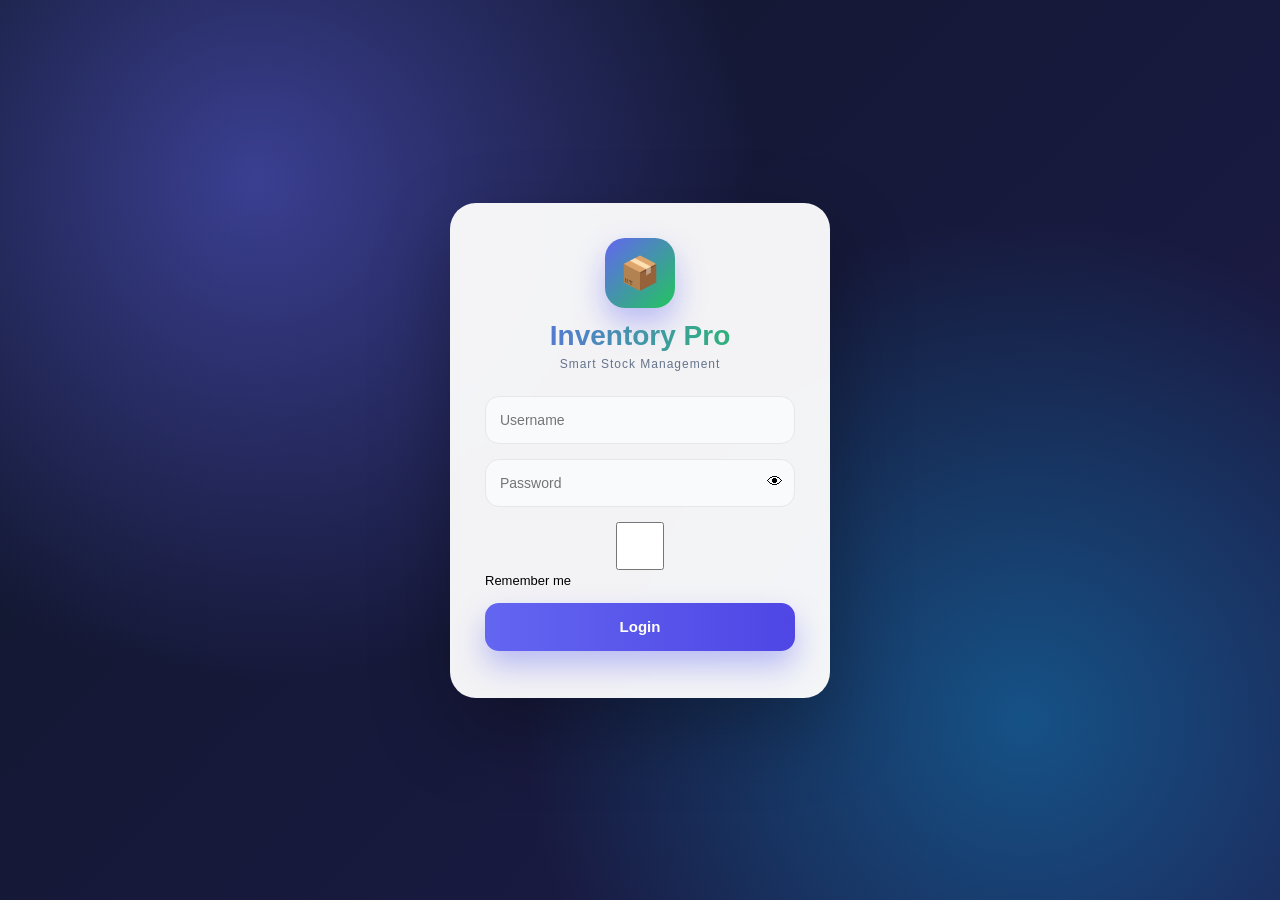
==== frontend/add-material.html @ 81ba486e "Deploy inventory project" ====
<!doctype html>
<html>
  <head>
    <meta charset="UTF-8" />
    <title>Add Product</title>
    <link rel="stylesheet" href="css/style.css" />
  </head>

  <body>
    <script>
      if (!localStorage.getItem("loggedIn")) {
        window.location.href = "login.html";
      }
    </script>

    <div class="layout">
      <aside class="sidebar">
        <h2>📦 Inventory</h2>
        <a href="dashboard.html">Dashboard</a>
        <a href="materials.html">Products</a>
        <a href="stock.html">Stock</a>
        <a href="suppliers.html">Suppliers</a>
        <a href="reports.html">Reports</a>
        <a href="audit_logs.html">Alerts</a>
      </aside>

      <main class="main">
        <div class="topbar">
          <div>
            <h1>Add Product</h1>
            <p>Add new material/product to inventory</p>
          </div>
          <a href="materials.html" class="add-btn">Back</a>
        </div>

        <div class="panel">
          <form id="materialForm" class="material-form">
            <div class="form-grid">
              <div>
                <label>Material Name</label>
                <input type="text" id="material_name" required />
              </div>

              <div>
                <label>Material Type</label>
                <select id="material_type" required>
                  <option value="">Select Type</option>
                  <option value="Inner Pages">Inner Pages</option>
                  <option value="Outer Pages">Outer Pages</option>
                  <option value="Ink">Ink</option>
                  <option value="Shared Material">Shared Material</option>
                </select>
              </div>

              <div>
                <label>Unit</label>
                <input
                  type="text"
                  id="unit"
                  placeholder="ream / kg / litre"
                  required
                />
              </div>

              <div>
                <label>Quantity</label>
                <input type="number" id="quantity" step="0.01" required />
              </div>

              <div>
                <label>Minimum Stock</label>
                <input type="number" id="min_stock" step="0.01" required />
              </div>

              <div>
                <label>Unit Price</label>
                <input type="number" id="unit_price" step="0.01" required />
              </div>

              <div>
                <label>Supplier</label>
                <select id="supplier_id">
                  <option value="">Select Supplier</option>
                </select>
              </div>

              <div>
                <label>Remarks</label>
                <input type="text" id="remarks" />
              </div>
            </div>

            <button type="submit" class="submit-btn">Save Product</button>
          </form>
        </div>
      </main>
    </div>

    <script src="js/api.js"></script>
    <script src="js/add-material.js"></script>
  </body>
</html>
---- frontend/css/style.css ----
/* RESET */
* {
  margin: 0;
  padding: 0;
  box-sizing: border-box;
  font-family: "Inter", Arial, sans-serif;
}

body {
  background: #f6f8fc;
  color: #0f172a;
}

/* LAYOUT */
.layout {
  display: flex;
  min-height: 100vh;
}

/* SIDEBAR */
.sidebar {
  width: 260px;
  background: linear-gradient(180deg, #0f172a, #020617);
  color: white;
  padding: 24px 18px;
  position: fixed;
  height: 100vh;
}

.sidebar h2 {
  margin-bottom: 24px;
  font-size: 22px;
}

.sidebar a {
  display: block;
  padding: 12px 14px;
  border-radius: 10px;
  margin-bottom: 8px;
  color: #cbd5e1;
  text-decoration: none;
  transition: 0.25s;
  font-size: 14px;
}

.sidebar a:hover,
.sidebar a.active {
  background: linear-gradient(90deg, #6366f1, #4f46e5);
  color: white;
}

/* MAIN */
.main {
  margin-left: 260px;
  padding: 26px;
  width: calc(100% - 260px);
}

/* TOPBAR */
.topbar {
  display: flex;
  justify-content: space-between;
  align-items: center;
  margin-bottom: 25px;
}

.topbar h1 {
  font-size: 26px;
}

.topbar p {
  font-size: 14px;
  color: #64748b;
  margin-top: 5px;
}

.top-actions {
  display: flex;
  gap: 12px;
}

.top-actions input {
  width: 280px;
}

.top-actions input,
.top-actions button {
  height: 40px;
  border-radius: 10px;
  border: 1px solid #e5e7eb;
  background: white;
  padding: 0 12px;
  outline: none;
  box-shadow: 0 4px 12px rgba(0, 0, 0, 0.04);
}

.top-actions button {
  cursor: pointer;
}

/* STATS */
.stats {
  display: grid;
  grid-template-columns: repeat(4, 1fr);
  gap: 18px;
  margin-bottom: 20px;
}

.stat-card {
  background: white;
  border-radius: 16px;
  padding: 18px;
  display: flex;
  gap: 14px;
  align-items: center;
  border: 1px solid #eef1f7;
  box-shadow: 0 8px 20px rgba(0, 0, 0, 0.04);
  transition: 0.3s;
}

.stat-card:hover {
  transform: translateY(-4px);
}

.stat-icon {
  width: 42px;
  height: 42px;
  border-radius: 12px;
  display: grid;
  place-items: center;
  font-size: 18px;
}

.blue {
  background: #e0e7ff;
}
.green {
  background: #dcfce7;
}
.orange {
  background: #ffedd5;
}
.purple {
  background: #ede9fe;
}

.stat-card p {
  font-size: 13px;
  color: #64748b;
}

.stat-card h2 {
  font-size: 24px;
  margin: 4px 0;
}

.up {
  color: #16a34a;
  font-size: 12px;
}
.down {
  color: #ef4444;
  font-size: 12px;
}

/* QUICK ACTION */
.quick-actions {
  display: grid;
  grid-template-columns: repeat(5, 1fr);
  gap: 14px;
  margin-bottom: 20px;
}

.quick-card {
  background: white;
  border-radius: 14px;
  padding: 14px;
  text-decoration: none;
  color: #0f172a;
  border: 1px solid #eef1f7;
  box-shadow: 0 6px 16px rgba(0, 0, 0, 0.04);
  transition: 0.25s;
}

.quick-card:hover {
  transform: translateY(-3px);
}

.quick-card b {
  display: block;
  margin-top: 6px;
}

.quick-card span {
  font-size: 12px;
  color: #64748b;
}

/* PANELS */
.dashboard-grid {
  display: grid;
  grid-template-columns: 2fr 1fr 1fr;
  gap: 16px;
  margin-bottom: 20px;
}

.panel {
  background: white;
  border-radius: 16px;
  padding: 20px;
  border: 1px solid #eef1f7;
  box-shadow: 0 6px 18px rgba(0, 0, 0, 0.04);
}

.panel-title {
  display: flex;
  justify-content: space-between;
  margin-bottom: 14px;
}

.panel-title h3 {
  font-size: 16px;
}

.panel canvas {
  width: 100% !important;
  height: 250px !important;
}

/* ACTIVITIES */
.activities {
  list-style: none;
}

.activities li {
  padding: 10px 0;
  border-bottom: 1px solid #f1f5f9;
}

.activities small {
  display: block;
  font-size: 12px;
  color: #64748b;
}

/* BUTTONS */
.add-btn {
  background: #6366f1;
  color: white;
  padding: 10px 16px;
  border-radius: 10px;
  text-decoration: none;
  font-size: 14px;
}

.outline-btn {
  display: block;
  text-align: center;
  border: 1px solid #6366f1;
  padding: 10px;
  margin-top: 15px;
  border-radius: 10px;
  color: #6366f1;
}

/* TABLE */
table {
  width: 100%;
  border-collapse: collapse;
}

th,
td {
  padding: 12px;
  border-bottom: 1px solid #f1f5f9;
  text-align: left;
}

th {
  color: #64748b;
  font-size: 12px;
}

.badge {
  padding: 5px 10px;
  border-radius: 20px;
  font-size: 12px;
  font-weight: bold;
}

.badge.stock {
  background: #dcfce7;
  color: #15803d;
}

.badge.low {
  background: #ffedd5;
  color: #c2410c;
}

.badge.out {
  background: #fee2e2;
  color: #dc2626;
}

/* LOGIN */
.login-body {
  display: flex;
  justify-content: center;
  align-items: center;
  height: 100vh;
  background: linear-gradient(135deg, #6366f1, #4f46e5);
}

.login-box {
  background: white;
  padding: 28px;
  border-radius: 14px;
  width: 320px;
  box-shadow: 0 10px 25px rgba(0, 0, 0, 0.1);
}

.login-box input {
  width: 100%;
  padding: 10px;
  margin-top: 10px;
}

.login-box button {
  width: 100%;
  margin-top: 15px;
  padding: 10px;
  background: #6366f1;
  color: white;
  border: none;
  border-radius: 10px;
}
.material-form label {
  display: block;
  font-size: 13px;
  color: #64748b;
  margin-bottom: 6px;
  font-weight: 600;
}

.form-grid {
  display: grid;
  grid-template-columns: repeat(2, 1fr);
  gap: 18px;
}

.form-grid input,
.form-grid select {
  width: 100%;
  height: 42px;
  border: 1px solid #e5e7eb;
  border-radius: 10px;
  padding: 0 12px;
  outline: none;
}

.form-grid input:focus,
.form-grid select:focus {
  border-color: #6366f1;
  box-shadow: 0 0 0 3px rgba(99, 102, 241, 0.12);
}

.submit-btn {
  margin-top: 22px;
  background: #6366f1;
  color: white;
  border: none;
  padding: 12px 18px;
  border-radius: 10px;
  font-weight: bold;
  cursor: pointer;
}

.submit-btn:hover {
  background: #4f46e5;
}

.login-subtitle {
  color: #64748b;
  margin-bottom: 15px;
}

@media (max-width: 700px) {
  .form-grid {
    grid-template-columns: 1fr;
  }
}
/* RESPONSIVE */
@media (max-width: 1000px) {
  .stats,
  .quick-actions,
  .dashboard-grid {
    grid-template-columns: 1fr;
  }

  .sidebar {
    position: relative;
    width: 100%;
    height: auto;
  }

  .main {
    margin-left: 0;
    width: 100%;
  }
}
/* ===== ULTRA PREMIUM LOGIN PAGE ===== */

.login-body {
  min-height: 100vh;
  display: flex;
  justify-content: center;
  align-items: center;
  background:
    radial-gradient(
      circle at 20% 20%,
      rgba(99, 102, 241, 0.4),
      transparent 40%
    ),
    radial-gradient(
      circle at 80% 80%,
      rgba(14, 165, 233, 0.35),
      transparent 40%
    ),
    linear-gradient(135deg, #0f172a, #1e1b4b);
  overflow: hidden;
}

/* FLOATING BACKGROUND CIRCLES */
.login-body::before,
.login-body::after {
  content: "";
  position: absolute;
  width: 280px;
  height: 280px;
  border-radius: 50%;
  background: rgba(255, 255, 255, 0.05);
  animation: float 8s infinite ease-in-out;
}

.login-body::before {
  top: -80px;
  left: -80px;
}

.login-body::after {
  bottom: -80px;
  right: -80px;
  animation-delay: 3s;
}

@keyframes float {
  0%,
  100% {
    transform: translateY(0);
  }
  50% {
    transform: translateY(-20px);
  }
}

/* LOGIN BOX */
.login-box {
  width: 400px;
  background: rgba(255, 255, 255, 0.95);
  padding: 36px;
  border-radius: 26px;
  text-align: center;
  backdrop-filter: blur(12px);
  box-shadow: 0 30px 80px rgba(0, 0, 0, 0.3);
  border: 1px solid rgba(255, 255, 255, 0.4);
  animation: fadeUp 0.6s ease;
  position: relative;
  z-index: 1;
}

@keyframes fadeUp {
  from {
    opacity: 0;
    transform: translateY(30px) scale(0.95);
  }
  to {
    opacity: 1;
    transform: translateY(0) scale(1);
  }
}

/* TITLE */
.login-box h2 {
  font-size: 32px;
  margin-bottom: 6px;
  color: #111827;
  letter-spacing: 0.5px;
}

.login-subtitle {
  font-size: 14px;
  color: #64748b;
  margin-bottom: 28px;
}

/* INPUTS */
.login-box input {
  width: 100%;
  height: 50px;
  border-radius: 16px;
  border: 1px solid #e5e7eb;
  padding: 0 16px;
  margin-bottom: 14px;
  font-size: 14px;
  outline: none;
  background: #f8fafc;
  transition: 0.3s;
}

.login-box input:focus {
  background: white;
  border-color: #6366f1;
  box-shadow: 0 0 0 4px rgba(99, 102, 241, 0.15);
  transform: scale(1.02);
}

/* BUTTON */
.login-box button {
  width: 100%;
  height: 50px;
  border-radius: 16px;
  border: none;
  font-weight: 700;
  font-size: 15px;
  color: white;
  cursor: pointer;
  background: linear-gradient(90deg, #6366f1, #4f46e5);
  box-shadow: 0 14px 30px rgba(99, 102, 241, 0.4);
  transition: 0.3s;
  position: relative;
  overflow: hidden;
}

/* BUTTON HOVER */
.login-box button:hover {
  transform: translateY(-2px);
  box-shadow: 0 20px 40px rgba(99, 102, 241, 0.5);
}

/* BUTTON GLOW EFFECT */
.login-box button::after {
  content: "";
  position: absolute;
  width: 0;
  height: 0;
  background: rgba(255, 255, 255, 0.3);
  border-radius: 50%;
  left: 50%;
  top: 50%;
  transform: translate(-50%, -50%);
  transition: 0.5s;
}

.login-box button:hover::after {
  width: 300px;
  height: 300px;
}

/* ERROR */
#loginError {
  margin-top: 14px;
  font-size: 13px;
  color: #ef4444;
  animation: shake 0.3s ease;
}

/* SHAKE ERROR */
@keyframes shake {
  0% {
    transform: translateX(0);
  }
  25% {
    transform: translateX(-5px);
  }
  50% {
    transform: translateX(5px);
  }
  75% {
    transform: translateX(-5px);
  }
  100% {
    transform: translateX(0);
  }
}

/* SMALL RESPONSIVE */
@media (max-width: 500px) {
  .login-box {
    width: 90%;
    padding: 28px;
  }
}

/* ===== HOME PAGE NAVBAR ===== */
.navbar {
  display: flex;
  justify-content: space-between;
  align-items: center;
  background: linear-gradient(90deg, #0f172a, #1e293b);
  color: white;
  padding: 16px 40px;
  box-shadow: 0 4px 12px rgba(0, 0, 0, 0.15);
  position: sticky;
  top: 0;
  z-index: 100;
}

.navbar h2 {
  font-size: 24px;
  font-weight: bold;
  margin: 0;
}

.nav-links {
  display: flex;
  gap: 24px;
  align-items: center;
}

.nav-links a {
  color: white;
  text-decoration: none;
  font-size: 14px;
  transition: 0.3s;
  padding: 8px 12px;
  border-radius: 6px;
}

.nav-links a:hover {
  background: rgba(99, 102, 241, 0.2);
  color: #6366f1;
}

.logout-btn {
  background: #ef4444;
  color: white;
  border: none;
  padding: 10px 18px;
  border-radius: 8px;
  cursor: pointer;
  font-size: 14px;
  transition: 0.3s;
}

.logout-btn:hover {
  background: #dc2626;
  transform: translateY(-2px);
}

/* ===== HOME PAGE CONTAINER ===== */
.container {
  max-width: 1200px;
  margin: 0 auto;
  padding: 40px 20px;
}

/* ===== HERO SECTION ===== */
.hero {
  text-align: center;
  padding: 60px 20px;
  background: linear-gradient(
    135deg,
    rgba(99, 102, 241, 0.1),
    rgba(59, 130, 246, 0.1)
  );
  border-radius: 20px;
  margin-bottom: 60px;
}

.hero-text h1 {
  font-size: 42px;
  margin-bottom: 16px;
  color: #0f172a;
  letter-spacing: -1px;
}

.hero-text p {
  font-size: 16px;
  color: #64748b;
  margin-bottom: 24px;
  line-height: 1.6;
  max-width: 600px;
  margin-left: auto;
  margin-right: auto;
}

.hero-buttons {
  display: flex;
  gap: 16px;
  justify-content: center;
  flex-wrap: wrap;
}

.btn-primary {
  background: linear-gradient(90deg, #6366f1, #4f46e5);
  color: white;
  padding: 14px 32px;
  border-radius: 10px;
  text-decoration: none;
  font-weight: bold;
  transition: 0.3s;
  display: inline-block;
  box-shadow: 0 10px 25px rgba(99, 102, 241, 0.3);
}

.btn-primary:hover {
  transform: translateY(-3px);
  box-shadow: 0 15px 35px rgba(99, 102, 241, 0.4);
}

.btn-secondary {
  background: white;
  color: #6366f1;
  border: 2px solid #6366f1;
  padding: 12px 32px;
  border-radius: 10px;
  text-decoration: none;
  font-weight: bold;
  transition: 0.3s;
  display: inline-block;
}

.btn-secondary:hover {
  background: #f0f4ff;
  transform: translateY(-3px);
}

/* ===== SECTION TITLE ===== */
.section-title {
  font-size: 28px;
  font-weight: bold;
  color: #0f172a;
  margin-bottom: 30px;
  text-align: center;
}

/* ===== CARDS SECTION ===== */
.cards {
  display: grid;
  grid-template-columns: repeat(auto-fit, minmax(250px, 1fr));
  gap: 24px;
  margin-bottom: 60px;
}

.card {
  background: white;
  border-radius: 14px;
  padding: 24px;
  border: 1px solid #eef1f7;
  box-shadow: 0 4px 12px rgba(0, 0, 0, 0.05);
  transition: 0.3s;
  text-decoration: none;
}

.card:hover {
  transform: translateY(-8px);
  box-shadow: 0 12px 24px rgba(0, 0, 0, 0.1);
}

.card h3 {
  font-size: 18px;
  color: #0f172a;
  margin-bottom: 10px;
}

.card-text {
  font-size: 14px;
  color: #64748b;
  margin-bottom: 16px;
  line-height: 1.5;
}

.card-link {
  display: inline-block;
  color: #6366f1;
  text-decoration: none;
  font-weight: bold;
  transition: 0.3s;
  margin-top: 12px;
}

.card-link:hover {
  color: #4f46e5;
  transform: translateX(4px);
}

/* ===== INFO BOX ===== */
.info-box {
  background: linear-gradient(135deg, #f0f4ff, #f0f9ff);
  border-left: 4px solid #6366f1;
  padding: 24px;
  border-radius: 10px;
  margin-top: 40px;
}

.info-box h3 {
  color: #0f172a;
  margin-bottom: 14px;
  font-size: 18px;
}

.info-box ul {
  list-style: none;
  padding: 0;
}

.info-box li {
  color: #475569;
  padding: 8px 0;
  padding-left: 24px;
  position: relative;
}

.info-box li::before {
  content: "✓";
  position: absolute;
  left: 0;
  color: #22c55e;
  font-weight: bold;
}

/* ===== SIDEBAR BRAND ===== */
.brand {
  display: flex;
  gap: 12px;
  align-items: center;
  margin-bottom: 30px;
  padding: 10px;
  background: rgba(99, 102, 241, 0.1);
  border-radius: 10px;
}

.brand-icon {
  font-size: 28px;
  width: 40px;
  height: 40px;
  display: flex;
  align-items: center;
  justify-content: center;
}

.brand h2 {
  margin: 0;
  font-size: 18px;
  color: white;
}

.brand p {
  margin: 2px 0 0;
  font-size: 12px;
  color: #cbd5e1;
}

/* ===== USER BOX ===== */
.user-box {
  background: rgba(99, 102, 241, 0.15);
  border-radius: 12px;
  padding: 12px;
  display: flex;
  gap: 10px;
  align-items: center;
  margin-top: 20px;
}

.avatar {
  width: 36px;
  height: 36px;
  border-radius: 50%;
  background: #6366f1;
  color: white;
  display: flex;
  align-items: center;
  justify-content: center;
  font-weight: bold;
  font-size: 14px;
}

.user-box h4 {
  margin: 0;
  font-size: 14px;
  color: white;
}

.user-box p {
  margin: 2px 0 0;
  font-size: 11px;
  color: #cbd5e1;
}

/* ===== COLOR VARIANTS ===== */
.cyan {
  background: #e0f7fa;
}

/* ===== PRODUCT PANEL ===== */
.product-panel {
  grid-column: 1 / -1;
}

.stock-panel {
  grid-column: 1 / -1;
}

/* ===== ROLE BADGE ===== */
.role-badge {
  display: inline-block;
  padding: 4px 12px;
  border-radius: 20px;
  font-size: 11px;
  font-weight: bold;
  margin-left: 8px;
}

.role-badge.superadmin {
  background: #dbeafe;
  color: #1e40af;
}

.role-badge.admin {
  background: #fed7aa;
  color: #92400e;
}

.role-badge.user {
  background: #e0e7ff;
  color: #3730a3;
}

/* ===== RESPONSIVE ===== */
@media (max-width: 768px) {
  .navbar {
    flex-direction: column;
    gap: 16px;
    padding: 16px 20px;
  }

  .nav-links {
    gap: 12px;
    flex-wrap: wrap;
    justify-content: center;
  }

  .hero-text h1 {
    font-size: 32px;
  }

  .hero-text p {
    font-size: 14px;
  }

  .hero-buttons {
    flex-direction: column;
  }

  .btn-primary,
  .btn-secondary {
    width: 100%;
    text-align: center;
  }

  .cards {
    grid-template-columns: 1fr;
  }

  .quick-actions {
    grid-template-columns: repeat(2, 1fr);
  }

  .dashboard-grid {
    grid-template-columns: 1fr;
  }
}
/* ACTION BUTTONS */
.edit {
  background: #3b82f6;
  color: white;
  border: none;
  padding: 6px 10px;
  border-radius: 6px;
  margin-right: 5px;
}

.delete {
  background: #ef4444;
  color: white;
  border: none;
  padding: 6px 10px;
  border-radius: 6px;
}

/* MODAL */
.modal {
  display: none;
  position: fixed;
  inset: 0;
  background: rgba(0, 0, 0, 0.4);
  justify-content: center;
  align-items: center;
}

.modal-box {
  background: white;
  padding: 25px;
  border-radius: 12px;
  width: 300px;
}

.modal-box input {
  width: 100%;
  margin: 10px 0;
  padding: 10px;
}

.cancel {
  background: gray;
}

/* PAGINATION */
#pagination {
  margin-top: 15px;
}

#pagination button {
  margin: 2px;
  padding: 6px 10px;
}
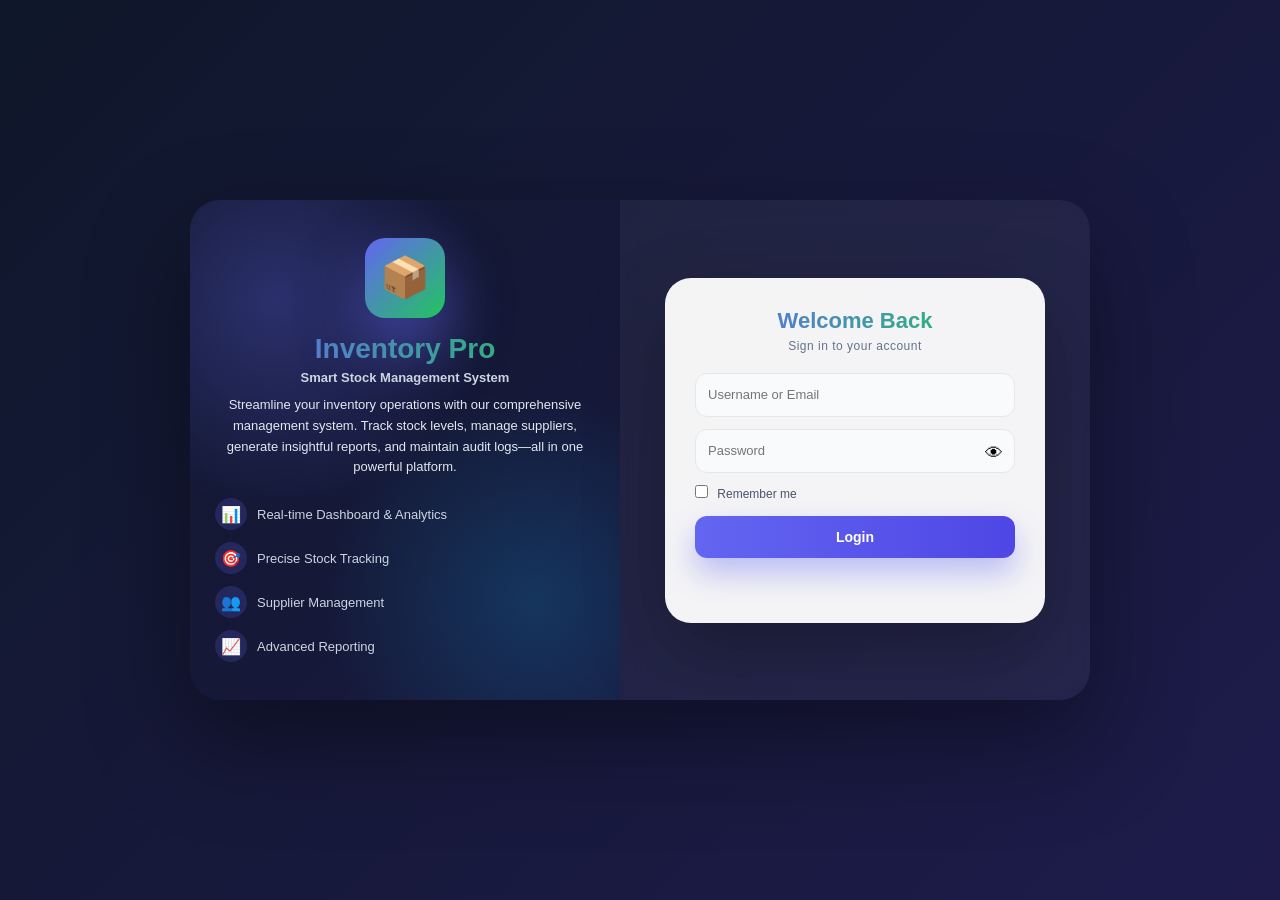
==== commit 318659bd: "Add edit and delete functionality for products with proper permission checks and backend dashboard e" ====
--- a/frontend/add-material.html
+++ b/frontend/add-material.html
@@ -9,7 +9,7 @@
   <body>
     <script>
       if (!localStorage.getItem("loggedIn")) {
-        window.location.href = "login.html";
+        window.location.href = "index.html";
       }
     </script>
 
--- a/frontend/css/style.css
+++ b/frontend/css/style.css
@@ -41,6 +41,7 @@
   text-decoration: none;
   transition: 0.25s;
   font-size: 14px;
+  cursor: pointer;
 }
 
 .sidebar a:hover,
@@ -81,6 +82,8 @@
 
 .top-actions input {
   width: 280px;
+  flex: 1;
+  max-width: 350px;
 }
 
 .top-actions input,
@@ -92,10 +95,19 @@
   padding: 0 12px;
   outline: none;
   box-shadow: 0 4px 12px rgba(0, 0, 0, 0.04);
+  font-size: 14px;
+  transition: 0.25s;
+}
+
+.top-actions input:focus {
+  border-color: #6366f1;
+  box-shadow: 0 0 0 3px rgba(99, 102, 241, 0.1);
 }
 
 .top-actions button {
   cursor: pointer;
+  width: 40px;
+  padding: 0;
 }
 
 /* STATS */
@@ -199,7 +211,7 @@
 /* PANELS */
 .dashboard-grid {
   display: grid;
-  grid-template-columns: 2fr 1fr 1fr;
+  grid-template-columns: 3fr 1fr 1fr;
   gap: 16px;
   margin-bottom: 20px;
 }
@@ -301,6 +313,34 @@
 .badge.out {
   background: #fee2e2;
   color: #dc2626;
+}
+
+/* ACTION BUTTONS */
+.action-buttons {
+  display: flex;
+  gap: 8px;
+}
+
+.edit-btn,
+.delete-btn {
+  padding: 6px 10px;
+  border: none;
+  border-radius: 6px;
+  font-size: 14px;
+  cursor: pointer;
+  transition: 0.2s;
+  background: #f1f5f9;
+  color: #0f172a;
+}
+
+.edit-btn:hover {
+  background: #6366f1;
+  color: white;
+}
+
+.delete-btn:hover {
+  background: #ef4444;
+  color: white;
 }
 
 /* LOGIN */
@@ -643,7 +683,7 @@
 }
 
 .logout-btn {
-  background: #ef4444;
+  /* background: #ef4444; */
   color: white;
   border: none;
   padding: 10px 18px;
@@ -981,57 +1021,88 @@
     grid-template-columns: 1fr;
   }
 }
-/* ACTION BUTTONS */
-.edit {
-  background: #3b82f6;
+.logout-btn {
+  background: linear-gradient(90deg, hsl(248, 83%, 19%), #130e4f);
+  width: 100px;
   color: white;
   border: none;
-  padding: 6px 10px;
-  border-radius: 6px;
-  margin-right: 5px;
-}
-
-.delete {
-  background: #ef4444;
+  padding: 8px 14px;
+  border-radius: 10px;
+  cursor: pointer;
+  font-weight: bold;
+}
+
+.logout-btn:hover {
+  transform: translateY(-2px);
+}
+.report-filter {
+  display: grid;
+  grid-template-columns: 1.3fr repeat(4, auto);
+  gap: 12px;
+  align-items: end;
+  margin-bottom: 20px;
+}
+
+.report-filter label {
+  display: block;
+  font-size: 13px;
+  color: #64748b;
+  margin-bottom: 6px;
+  font-weight: 600;
+}
+
+.report-filter input {
+  width: 100%;
+  height: 42px;
+  border: 1px solid #e5e7eb;
+  border-radius: 10px;
+  padding: 0 12px;
+  outline: none;
+}
+
+.export-btn {
+  background: #0ea5e9;
   color: white;
   border: none;
-  padding: 6px 10px;
-  border-radius: 6px;
-}
-
-/* MODAL */
-.modal {
-  display: none;
-  position: fixed;
-  inset: 0;
-  background: rgba(0, 0, 0, 0.4);
-  justify-content: center;
-  align-items: center;
-}
-
-.modal-box {
-  background: white;
-  padding: 25px;
-  border-radius: 12px;
-  width: 300px;
-}
-
-.modal-box input {
-  width: 100%;
-  margin: 10px 0;
-  padding: 10px;
-}
-
-.cancel {
-  background: gray;
-}
-
-/* PAGINATION */
-#pagination {
-  margin-top: 15px;
-}
-
-#pagination button {
-  margin: 2px;
-  padding: 6px 10px;
-}
+  padding: 11px 15px;
+  border-radius: 10px;
+  font-weight: 600;
+  cursor: pointer;
+}
+
+.export-btn.excel {
+  background: #16a34a;
+}
+
+.export-btn.pdf {
+  background: #dc2626;
+}
+
+@media print {
+  .sidebar,
+  .topbar,
+  .report-filter {
+    display: none;
+  }
+
+  .main {
+    margin-left: 0;
+    width: 100%;
+  }
+
+  body {
+    background: white;
+  }
+
+  .panel,
+  .stat-card {
+    box-shadow: none;
+    border: 1px solid #ddd;
+  }
+}
+
+@media (max-width: 900px) {
+  .report-filter {
+    grid-template-columns: 1fr;
+  }
+}
